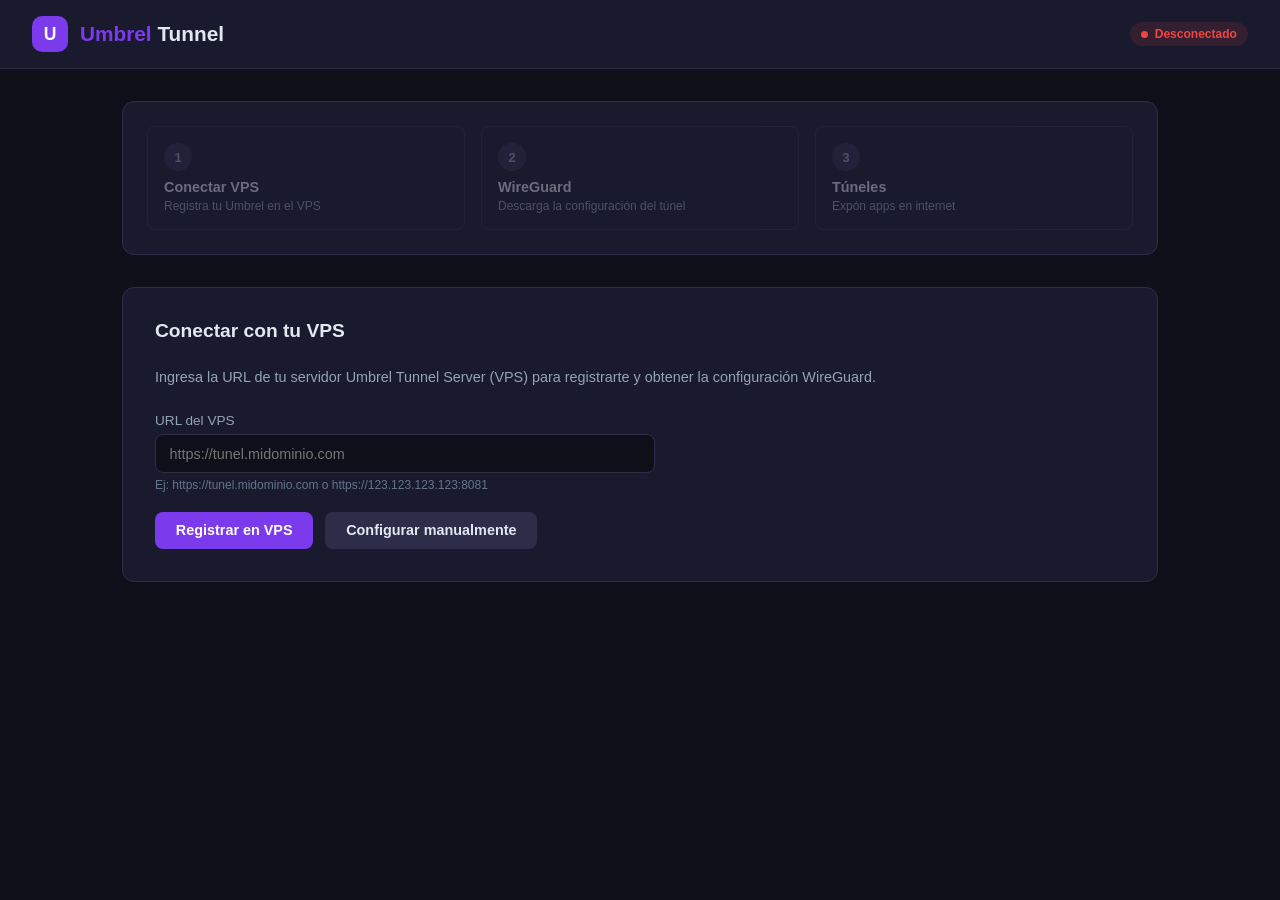
==== albercoin-store-umbrel-tunnel/web/index.html @ b6c0b1e9 "Fix app ID: prefix with store ID (albercoin-store-), remove template app" ====
<!DOCTYPE html>
<html lang="es">
<head>
<meta charset="UTF-8">
<meta name="viewport" content="width=device-width, initial-scale=1.0">
<title>Umbrel Tunnel</title>
<style>
:root {
  --bg: #0f0f1a;
  --card: #1a1a2e;
  --accent: #7c3aed;
  --accent-hover: #6d28d9;
  --accent-soft: rgba(124,58,237,0.12);
  --text: #e2e8f0;
  --text-muted: #94a3b8;
  --text-dim: #64748b;
  --danger: #ef4444;
  --success: #22c55e;
  --warning: #f59e0b;
  --border: #2d2d4a;
  --radius: 12px;
  --radius-sm: 8px;
}
* { margin: 0; padding: 0; box-sizing: border-box; }
body {
  font-family: -apple-system, BlinkMacSystemFont, 'Segoe UI', Roboto, sans-serif;
  background: var(--bg);
  color: var(--text);
  min-height: 100vh;
}
header {
  background: var(--card);
  border-bottom: 1px solid var(--border);
  padding: 1rem 2rem;
  display: flex;
  align-items: center;
  justify-content: space-between;
  position: sticky;
  top: 0;
  z-index: 50;
}
.logo { display: flex; align-items: center; gap: 0.75rem; }
.logo-icon {
  width: 36px; height: 36px;
  background: var(--accent);
  border-radius: 10px;
  display: flex; align-items: center; justify-content: center;
  font-size: 1.1rem; font-weight: 800; color: white;
}
.logo h1 { font-size: 1.3rem; font-weight: 700; }
.logo h1 span { color: var(--accent); }
.badge {
  display: inline-flex; align-items: center; gap: 0.4rem;
  padding: 0.3rem 0.7rem; border-radius: 999px;
  font-size: 0.75rem; font-weight: 600;
}
.badge-dot { width: 7px; height: 7px; border-radius: 50%; display: inline-block; }
.badge.online { background: rgba(34,197,94,0.12); color: var(--success); }
.badge.online .badge-dot { background: var(--success); box-shadow: 0 0 5px var(--success); }
.badge.offline { background: rgba(239,68,68,0.12); color: var(--danger); }
.badge.offline .badge-dot { background: var(--danger); }
.badge.pending { background: rgba(245,158,11,0.12); color: var(--warning); }
.badge.pending .badge-dot { background: var(--warning); }

main { max-width: 1100px; margin: 0 auto; padding: 2rem; }

/* Steps indicator */
.steps {
  display: flex; gap: 1rem;
  background: var(--card);
  border: 1px solid var(--border);
  border-radius: var(--radius);
  padding: 1.5rem;
  margin-bottom: 2rem;
}
.step { flex: 1; padding: 1rem; border-radius: var(--radius-sm); border: 1px solid var(--border); opacity: 0.4; transition: all 0.3s; }
.step.active { opacity: 1; border-color: var(--accent); background: var(--accent-soft); }
.step.done { opacity: 0.8; border-color: var(--success); background: rgba(34,197,94,0.06); }
.step-num { width: 28px; height: 28px; border-radius: 50%; display: flex; align-items: center; justify-content: center; font-size: 0.8rem; font-weight: 700; background: var(--border); color: var(--text-muted); margin-bottom: 0.5rem; }
.step.active .step-num { background: var(--accent); color: white; }
.step.done .step-num { background: var(--success); color: white; }
.step h3 { font-size: 0.9rem; margin-bottom: 0.25rem; }
.step p { font-size: 0.75rem; color: var(--text-muted); }

.section { display: none; background: var(--card); border: 1px solid var(--border); border-radius: var(--radius); padding: 2rem; }
.section.active { display: block; }
.section h2 { font-size: 1.2rem; margin-bottom: 1.5rem; }
.section p { color: var(--text-muted); font-size: 0.9rem; line-height: 1.6; }

.form-group { margin-bottom: 1.25rem; }
.form-group label { display: block; margin-bottom: 0.4rem; font-size: 0.85rem; color: var(--text-muted); font-weight: 500; }
.form-group input, .form-group textarea {
  width: 100%; padding: 0.65rem 0.85rem;
  background: var(--bg); border: 1px solid var(--border);
  border-radius: var(--radius-sm); color: var(--text);
  font-size: 0.9rem; transition: border-color 0.2s;
}
.form-group input:focus, .form-group textarea:focus { outline: none; border-color: var(--accent); }
.form-group textarea { font-family: 'SF Mono', 'Fira Code', monospace; font-size: 0.8rem; min-height: 200px; resize: vertical; }
.form-hint { font-size: 0.75rem; color: var(--text-dim); margin-top: 0.3rem; }

.btn {
  display: inline-flex; align-items: center; gap: 0.5rem;
  padding: 0.65rem 1.3rem; border: none; border-radius: var(--radius-sm);
  font-size: 0.9rem; font-weight: 600; cursor: pointer; transition: all 0.2s;
}
.btn-primary { background: var(--accent); color: white; }
.btn-primary:hover { background: var(--accent-hover); }
.btn-secondary { background: var(--border); color: var(--text); }
.btn-secondary:hover { opacity: 0.85; }
.btn-danger { background: var(--danger); color: white; }
.btn-danger:hover { opacity: 0.9; }
.btn-sm { padding: 0.4rem 0.8rem; font-size: 0.8rem; }
.btn:disabled { opacity: 0.5; cursor: not-allowed; }

.key-box {
  background: var(--bg); border: 1px solid var(--border);
  border-radius: var(--radius-sm); padding: 1rem;
  font-family: 'SF Mono', 'Fira Code', monospace;
  font-size: 0.8rem; word-break: break-all; margin: 0.75rem 0;
}
.key-box .lbl { color: var(--text-dim); font-size: 0.7rem; text-transform: uppercase; letter-spacing: 0.05em; margin-bottom: 0.3rem; }
.key-box .val { color: var(--accent); }

.config-box {
  background: #0a0a14; border: 1px solid var(--border);
  border-radius: var(--radius-sm); padding: 1.25rem;
  font-family: 'SF Mono', 'Fira Code', monospace;
  font-size: 0.78rem; line-height: 1.5;
  white-space: pre-wrap; word-break: break-all;
  max-height: 320px; overflow-y: auto;
  margin: 0.75rem 0; color: var(--text);
}
.action-bar { display: flex; gap: 0.5rem; margin: 0.5rem 0 1rem; flex-wrap: wrap; }

.tunnel-list { margin-top: 1rem; }
.tunnel-item {
  display: flex; align-items: center; justify-content: space-between;
  padding: 1rem 1.25rem; border: 1px solid var(--border);
  border-radius: var(--radius-sm); margin-bottom: 0.75rem;
  transition: border-color 0.2s;
}
.tunnel-item:hover { border-color: var(--accent); }
.tunnel-info h4 { font-size: 0.95rem; font-weight: 600; margin-bottom: 0.2rem; }
.tunnel-meta { font-size: 0.8rem; color: var(--text-muted); }
.tunnel-meta span { margin-right: 1rem; }
.tunnel-url {
  display: inline-block; background: var(--accent-soft);
  color: var(--accent); padding: 0.2rem 0.6rem; border-radius: 4px;
  font-family: 'SF Mono', 'Fira Code', monospace; font-size: 0.8rem;
  text-decoration: none;
}
.tunnel-url:hover { text-decoration: underline; }
.tunnel-actions { display: flex; gap: 0.5rem; align-items: center; }

.add-bar {
  display: flex; gap: 0.75rem; align-items: center;
  padding: 1rem 1.25rem; border: 2px dashed var(--border);
  border-radius: var(--radius-sm); margin-top: 1rem;
  cursor: pointer; transition: all 0.2s; color: var(--text-muted);
}
.add-bar:hover { border-color: var(--accent); color: var(--accent); }

.modal-overlay {
  display: none; position: fixed; top: 0; left: 0; right: 0; bottom: 0;
  background: rgba(0,0,0,0.65); align-items: center; justify-content: center; z-index: 200;
}
.modal-overlay.open { display: flex; }
.modal { background: var(--card); border: 1px solid var(--border); border-radius: 16px; padding: 2rem; width: 90%; max-width: 500px; }
.modal h3 { font-size: 1.1rem; margin-bottom: 1.5rem; }
.modal-actions { display: flex; gap: 0.75rem; justify-content: flex-end; margin-top: 1.5rem; }

.empty-state { text-align: center; padding: 3rem 1rem; color: var(--text-muted); }
.empty-state .icon { font-size: 2.5rem; margin-bottom: 1rem; opacity: 0.3; }
.empty-state p { margin-bottom: 0.5rem; }

.toast-container { position: fixed; bottom: 2rem; right: 2rem; z-index: 300; display: flex; flex-direction: column; gap: 0.5rem; }
.toast {
  background: var(--card); border: 1px solid var(--border);
  border-radius: var(--radius-sm); padding: 0.8rem 1.2rem;
  font-size: 0.85rem; box-shadow: 0 4px 24px rgba(0,0,0,0.5);
  animation: slideIn 0.3s ease; max-width: 400px;
}
.toast.success { border-left: 3px solid var(--success); }
.toast.error { border-left: 3px solid var(--danger); }
.toast.info { border-left: 3px solid var(--accent); }
@keyframes slideIn { from { transform: translateX(100%); opacity: 0; } to { transform: translateX(0); opacity: 1; } }

.spinner { display: inline-block; width: 16px; height: 16px; border: 2px solid var(--border); border-top-color: var(--accent); border-radius: 50%; animation: spin 0.6s linear infinite; }
@keyframes spin { to { transform: rotate(360deg); } }

@media (max-width: 768px) {
  main { padding: 1rem; }
  header { padding: 0.75rem 1rem; }
  .steps { flex-direction: column; gap: 0.5rem; }
  .tunnel-item { flex-direction: column; align-items: flex-start; gap: 0.75rem; }
  .tunnel-actions { align-self: flex-end; }
}
</style>
</head>
<body>

<header>
  <div class="logo">
    <div class="logo-icon">U</div>
    <h1><span>Umbrel</span> Tunnel</h1>
  </div>
  <span class="badge offline" id="connBadge">
    <span class="badge-dot"></span>
    <span id="connText">Desconectado</span>
  </span>
</header>

<main>
  <!-- Steps -->
  <div class="steps">
    <div class="step" id="st1"><div class="step-num">1</div><h3>Conectar VPS</h3><p>Registra tu Umbrel en el VPS</p></div>
    <div class="step" id="st2"><div class="step-num">2</div><h3>WireGuard</h3><p>Descarga la configuración del túnel</p></div>
    <div class="step" id="st3"><div class="step-num">3</div><h3>Túneles</h3><p>Expón apps en internet</p></div>
  </div>

  <!-- Step 1: VPS Registration -->
  <div class="section active" id="sec1">
    <h2>Conectar con tu VPS</h2>
    <p>Ingresa la URL de tu servidor Umbrel Tunnel Server (VPS) para registrarte y obtener la configuración WireGuard.</p>

    <div style="margin-top:1.5rem;max-width:500px">
      <div class="form-group">
        <label>URL del VPS</label>
        <input type="url" id="vpsUrl" placeholder="https://tunel.midominio.com">
        <div class="form-hint">Ej: https://tunel.midominio.com o https://123.123.123.123:8081</div>
      </div>
      <div id="keyArea" style="display:none">
        <p style="margin-bottom:0.5rem;color:var(--text-muted)">Tu clave pública (se genera automáticamente):</p>
        <div class="key-box"><div class="lbl">Clave Pública WireGuard</div><div class="val" id="pubKeyDisplay">Generando...</div></div>
      </div>
      <div style="display:flex;gap:0.75rem;flex-wrap:wrap">
        <button class="btn btn-primary" onclick="vpsRegister()">Registrar en VPS</button>
        <button class="btn btn-secondary" onclick="manualToggle()">Configurar manualmente</button>
      </div>
    </div>

    <div id="manualArea" style="display:none;margin-top:2rem;border-top:1px solid var(--border);padding-top:2rem">
      <h3 style="margin-bottom:1rem">Configuración Manual WireGuard</h3>
      <p style="margin-bottom:1rem">Si ya tienes un archivo .conf de WireGuard de tu VPS, pégalo aquí:</p>
      <div class="form-group">
        <textarea id="manualConf" placeholder="# Configuración WireGuard
[Interface]
PrivateKey = ...
Address = ...

[Peer]
PublicKey = ...
Endpoint = ...
AllowedIPs = ..."></textarea>
      </div>
      <button class="btn btn-primary" onclick="applyManual()">Aplicar y Conectar</button>
    </div>
  </div>

  <!-- Step 2: WireGuard Config -->
  <div class="section" id="sec2">
    <h2>Configuración WireGuard</h2>
    <p style="margin-bottom:1rem">Conexión establecida con el VPS. Aquí tienes tu configuración WireGuard. Puedes copiarla o descargarla como respaldo.</p>

    <div class="config-box" id="wgConfigBox">Cargando...</div>
    <div class="action-bar">
      <button class="btn btn-sm btn-secondary" onclick="copyConfig()">Copiar</button>
      <button class="btn btn-sm btn-secondary" onclick="downloadConfig()">Descargar .conf</button>
      <button class="btn btn-sm btn-primary" onclick="checkVPS()">Verificar conexión</button>
    </div>
    <div id="checkResult" style="display:none;margin-top:1rem;padding:1rem;border-radius:var(--radius-sm);background:rgba(34,197,94,0.08);border:1px solid var(--success)">
      ✓ Conexión con VPS verificada
    </div>
    <div style="margin-top:1.5rem">
      <button class="btn btn-primary" onclick="goStep(3)">Continuar →</button>
    </div>
  </div>

  <!-- Step 3: Tunnels -->
  <div class="section" id="sec3">
    <div style="display:flex;justify-content:space-between;align-items:center;margin-bottom:1.5rem">
      <h2 style="margin:0">Túneles Activos</h2>
      <button class="btn btn-primary btn-sm" onclick="openModal()">+ Nuevo Túnel</button>
    </div>
    <div id="tunContainer">
      <div class="empty-state">
        <div class="icon">🌐</div>
        <p>No hay túneles configurados</p>
        <p style="font-size:0.8rem">Crea un túnel para exponer una app en clearnet</p>
        <button class="btn btn-primary btn-sm" style="margin-top:1rem" onclick="openModal()">+ Crear primer túnel</button>
      </div>
    </div>
    <div style="margin-top:2rem;border-top:1px solid var(--border);padding-top:1.5rem">
      <p style="font-size:0.85rem;color:var(--text-dim);line-height:1.6">
        Cada túnel expone una app de tu Umbrel en internet a través de un subdominio con HTTPS.
        El tráfico viaja por WireGuard hasta tu VPS, que actúa como proxy reverso.
        No necesitas abrir puertos en tu router ni tener IP pública.
      </p>
    </div>
  </div>
</main>

<div class="modal-overlay" id="tunModal">
  <div class="modal">
    <h3>Nuevo Túnel</h3>
    <div class="form-group">
      <label>Nombre de la App</label>
      <input type="text" id="tunName" placeholder="ej: Nextcloud, Plex, Home Assistant">
      <div class="form-hint">Se usará para el subdominio: <strong>miapp.tudominio.com</strong></div>
    </div>
    <div class="form-group">
      <label>Puerto de la App en Umbrel</label>
      <input type="number" id="tunPort" placeholder="ej: 443">
      <div class="form-hint">Puerto donde corre la app (ej: 443 para HTTPS, 80 para HTTP)</div>
    </div>
    <div class="form-group" style="background:var(--accent-soft);padding:0.75rem;border-radius:var(--radius-sm)">
      <label style="color:var(--accent);font-size:0.8rem">Host local (automático)</label>
      <code style="color:var(--text);font-size:0.9rem">umbrel.local</code>
      <div class="form-hint">Se usará <strong>umbrel.local</strong> como host de forma automática</div>
    </div>
    <div class="modal-actions">
      <button class="btn btn-secondary" onclick="closeModal()">Cancelar</button>
      <button class="btn btn-primary" onclick="createTunnel()">Crear Túnel</button>
    </div>
  </div>
</div>

<div class="toast-container" id="toastBox"></div>

<script>
const API = '/api';
let wgConfig = '';
let step = 1;
let vpsRegistered = false;

async function apiFetch(path, opts) {
  opts = opts || {};
  const h = { 'Content-Type': 'application/json', ...(opts.headers || {}) };
  const r = await fetch(API + path, { headers: h, ...opts });
  if (!r.ok) {
    const e = await r.json().catch(() => ({ error: r.statusText }));
    throw new Error(e.error || 'Error ' + r.status);
  }
  return r.json();
}

function toast(msg, type) {
  type = type || 'success';
  const c = document.getElementById('toastBox');
  const e = document.createElement('div');
  e.className = 'toast ' + type;
  e.textContent = msg;
  c.appendChild(e);
  setTimeout(() => { e.style.opacity = '0'; e.style.transition = 'opacity 0.3s'; setTimeout(() => e.remove(), 300); }, 4000);
}

function disableBtn(btn) { if(btn) { btn.disabled = true; btn.innerHTML = '<span class="spinner"></span>'; } }
function enableBtn(btn, txt) { if(btn) { btn.disabled = false; btn.innerHTML = txt; } }

function renderSteps() {
  for(let i = 1; i <= 3; i++) {
    const st = document.getElementById('st' + i);
    const se = document.getElementById('sec' + i);
    st.className = 'step';
    se.className = 'section';
    if(i === step) { st.classList.add('active'); se.classList.add('active'); }
    else if(i < step) { st.classList.add('done'); }
  }
}

function goStep(n) { step = n; renderSteps(); if(n === 2) loadConfig(); if(n === 3) loadTunnels(); }

// === STEP 1 ===

async function init() {
  try {
    const st = await apiFetch('/setup');
    if(st.wireguardConfigured) {
      const c = await apiFetch('/wg/config');
      wgConfig = c.config || '';
    }
    if(st.wireguardConnected && st.vpsRegistered) { step = 3; vpsRegistered = true; }
    else if(st.wireguardConfigured) step = 2;
    try {
      const k = await apiFetch('/wg/key');
      document.getElementById('pubKeyDisplay').textContent = k.publicKey;
      document.getElementById('keyArea').style.display = 'block';
    } catch(e) {}
    renderSteps();
    if(step === 3) loadTunnels();
    if(step === 2) loadConfig();
  } catch(e) { console.error(e); }
  updateStatus();
}

async function vpsRegister() {
  const url = document.getElementById('vpsUrl').value.trim();
  if(!url) { toast('Ingresa la URL del VPS', 'error'); return; }
  const btn = document.querySelector('#sec1 .btn-primary');
  const orig = btn.innerHTML;
  disableBtn(btn);
  try {
    const r = await apiFetch('/vps/register', { method: 'POST', body: JSON.stringify({ serverUrl: url }) });
    wgConfig = r.configContent || '';
    vpsRegistered = true;
    toast('Registrado en el VPS exitosamente');
    step = 2;
    renderSteps();
    loadConfig();
  } catch(e) { toast('Error: ' + e.message, 'error'); }
  finally { enableBtn(btn, orig); }
}

let manualVisible = false;
function manualToggle() {
  manualVisible = !manualVisible;
  document.getElementById('manualArea').style.display = manualVisible ? 'block' : 'none';
}

async function applyManual() {
  const conf = document.getElementById('manualConf').value.trim();
  if(!conf) { toast('Pega la configuración WireGuard', 'error'); return; }
  const btn = document.querySelector('#manualArea .btn-primary');
  const orig = btn.innerHTML;
  disableBtn(btn);
  try {
    await apiFetch('/wg/connect', { method: 'POST', body: JSON.stringify({ config: conf }) });
    wgConfig = conf;
    toast('WireGuard conectado');
    step = 2;
    renderSteps();
    loadConfig();
  } catch(e) { toast('Error: ' + e.message, 'error'); }
  finally { enableBtn(btn, orig); }
}

// === STEP 2 ===

async function loadConfig() {
  try {
    const d = await apiFetch('/wg/config');
    document.getElementById('wgConfigBox').textContent = d.config || wgConfig || 'No disponible';
    if(d.config) wgConfig = d.config;
  } catch(e) {
    document.getElementById('wgConfigBox').textContent = wgConfig || 'No disponible';
  }
}

function copyConfig() {
  if(!wgConfig) { toast('No hay configuración', 'error'); return; }
  navigator.clipboard.writeText(wgConfig).then(() => toast('Configuración copiada'));
}

function downloadConfig() {
  if(!wgConfig) { toast('No hay configuración', 'error'); return; }
  const b = new Blob([wgConfig], { type: 'text/plain' });
  const u = URL.createObjectURL(b);
  const a = document.createElement('a');
  a.href = u; a.download = 'umbreltunnel-wg.conf'; a.click();
  URL.revokeObjectURL(u);
  toast('Archivo descargado');
}

async function checkVPS() {
  const btn = event.target;
  const orig = btn.innerHTML;
  disableBtn(btn);
  try {
    await apiFetch('/vps/check');
    document.getElementById('checkResult').style.display = 'block';
    toast('Conexión VPS verificada');
  } catch(e) { toast('Error: ' + e.message, 'error'); }
  finally { enableBtn(btn, orig); }
}

// === STEP 3: Tunnels ===

function openModal() {
  document.getElementById('tunModal').classList.add('open');
  document.getElementById('tunName').value = '';
  document.getElementById('tunPort').value = '';
  setTimeout(() => document.getElementById('tunName').focus(), 100);
}
function closeModal() { document.getElementById('tunModal').classList.remove('open'); }

async function createTunnel() {
  const name = document.getElementById('tunName').value.trim();
  const port = parseInt(document.getElementById('tunPort').value);
  if(!name) { toast('Nombre requerido', 'error'); return; }
  if(!port || port < 1 || port > 65535) { toast('Puerto inválido', 'error'); return; }
  try {
    await apiFetch('/tunnels', { method: 'POST', body: JSON.stringify({ name, localPort: port }) });
    toast('Túnel creado');
    closeModal();
    loadTunnels();
  } catch(e) { toast('Error: ' + e.message, 'error'); }
}

async function delTunnel(id, name) {
  if(!confirm('¿Eliminar "' + name + '"?')) return;
  try {
    await apiFetch('/tunnels/' + id, { method: 'DELETE' });
    toast('Túnel eliminado');
    loadTunnels();
  } catch(e) { toast('Error: ' + e.message, 'error'); }
}

async function loadTunnels() {
  try {
    const list = await apiFetch('/tunnels');
    const c = document.getElementById('tunContainer');
    if(!list.length) {
      c.innerHTML = '<div class="empty-state"><div class="icon">🌐</div><p>No hay túneles</p><p style="font-size:0.8rem">Crea un túnel para exponer una app</p><button class="btn btn-primary btn-sm" style="margin-top:1rem" onclick="openModal()">+ Crear túnel</button></div>';
      return;
    }
    let html = '<div class="tunnel-list">';
    for(const t of list) {
      html += '<div class="tunnel-item">' +
        '<div class="tunnel-info"><h4>' + esc(t.name) + '</h4>' +
        '<div class="tunnel-meta"><span>🖥️ umbrel.local:' + t.localPort + '</span>' +
        '<span>🔗 <a class="tunnel-url" href="' + esc(t.publicUrl) + '" target="_blank">' + esc(t.publicUrl) + '</a></span></div></div>' +
        '<div class="tunnel-actions">' +
        '<button class="btn btn-sm btn-secondary" onclick="navigator.clipboard.writeText(\'' + esc(t.publicUrl) + '\');toast(\'URL copiada\')">Copiar URL</button>' +
        '<button class="btn btn-sm btn-danger" onclick="delTunnel(\'' + esc(t.id) + '\',\'' + esc(t.name) + '\')">Eliminar</button></div></div>';
    }
    html += '<div class="add-bar" onclick="openModal()"><span style="font-size:1.2rem">+</span><span>Añadir otro túnel</span></div></div>';
    c.innerHTML = html;
  } catch(e) { console.error(e); }
}

function esc(s) { if(!s) return ''; var d = document.createElement('div'); d.textContent = s; return d.innerHTML; }

// === Status ===
async function updateStatus() {
  try {
    const s = await apiFetch('/status');
    const b = document.getElementById('connBadge');
    const t = document.getElementById('connText');
    if(s.wgConnected) { b.className = 'badge online'; t.textContent = 'WireGuard Conectado'; }
    else if(s.hasConfig) { b.className = 'badge pending'; t.textContent = 'Config listo, desconectado'; }
    else { b.className = 'badge offline'; t.textContent = 'Sin configurar'; }
  } catch(e) {}
}

document.addEventListener('keydown', function(e) {
  if(e.key === 'Escape') closeModal();
  if(e.key === 'Enter' && document.getElementById('tunModal').classList.contains('open')) createTunnel();
});

init();
setInterval(updateStatus, 10000);
</script>
</body>
</html>
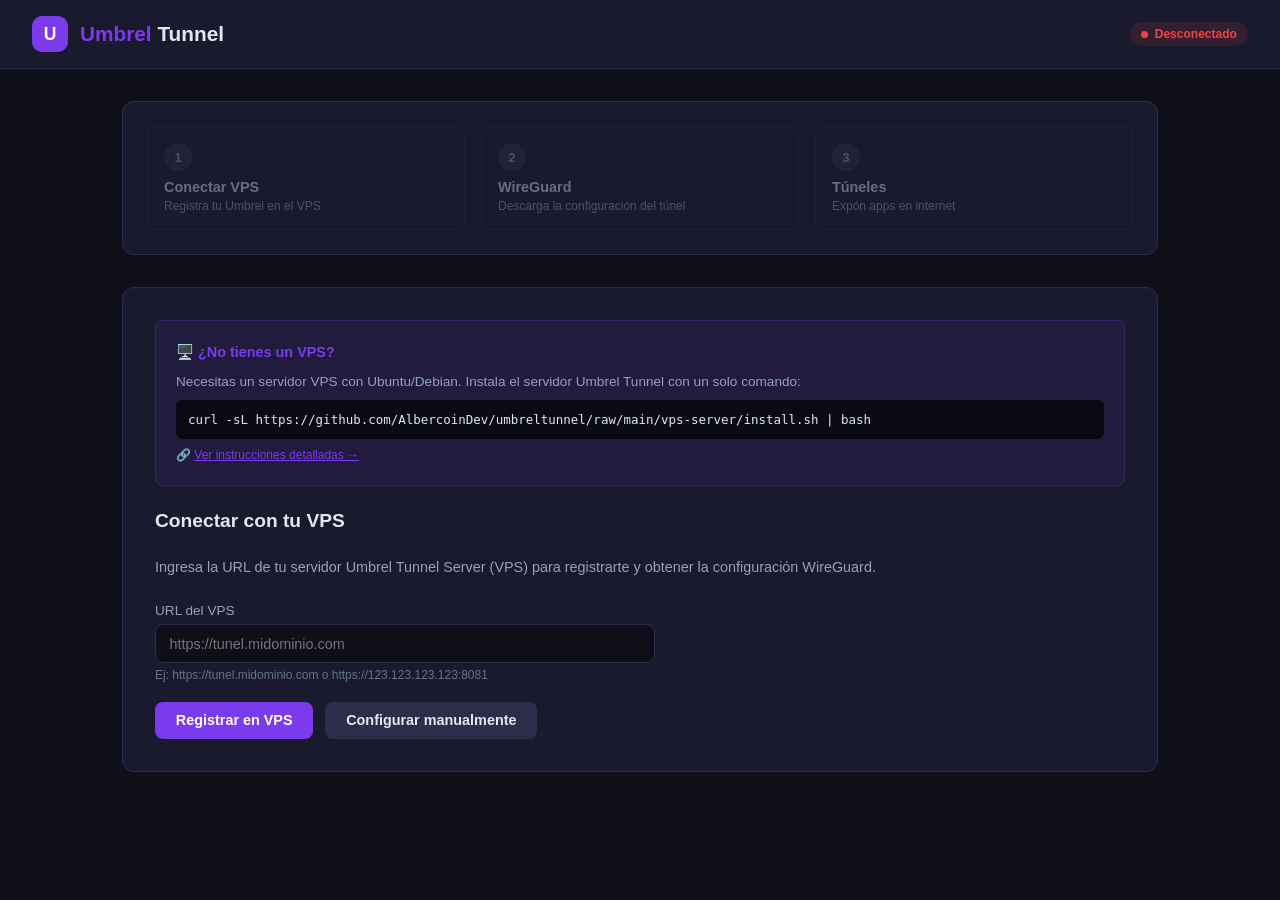
==== commit 3403cff6: "Fix WireGuard setup: add iptables/iproute2, persist keys, fix clientIP extraction, inject private ke" ====
--- a/albercoin-store-umbrel-tunnel/web/index.html
+++ b/albercoin-store-umbrel-tunnel/web/index.html
@@ -221,6 +221,13 @@
 
   <!-- Step 1: VPS Registration -->
   <div class="section active" id="sec1">
+    <div style="background:rgba(124,58,237,0.08);border:1px solid rgba(124,58,237,0.25);border-radius:var(--radius-sm);padding:1.25rem;margin-bottom:1.5rem">
+      <p style="color:var(--accent);font-weight:600;margin-bottom:0.5rem">🖥️ ¿No tienes un VPS?</p>
+      <p style="color:var(--text-muted);font-size:0.85rem;line-height:1.5">Necesitas un servidor VPS con Ubuntu/Debian. Instala el servidor Umbrel Tunnel con un solo comando:</p>
+      <pre style="background:#0a0a14;padding:0.75rem;border-radius:6px;font-size:0.78rem;margin-top:0.5rem;overflow-x:auto;color:#e2e8f0">curl -sL https://github.com/AlbercoinDev/umbreltunnel/raw/main/vps-server/install.sh | bash</pre>
+      <p style="color:var(--text-dim);font-size:0.75rem;margin-top:0.4rem">🔗 <a href="https://github.com/AlbercoinDev/umbreltunnel" target="_blank" style="color:var(--accent)">Ver instrucciones detalladas →</a></p>
+    </div>
+
     <h2>Conectar con tu VPS</h2>
     <p>Ingresa la URL de tu servidor Umbrel Tunnel Server (VPS) para registrarte y obtener la configuración WireGuard.</p>
 
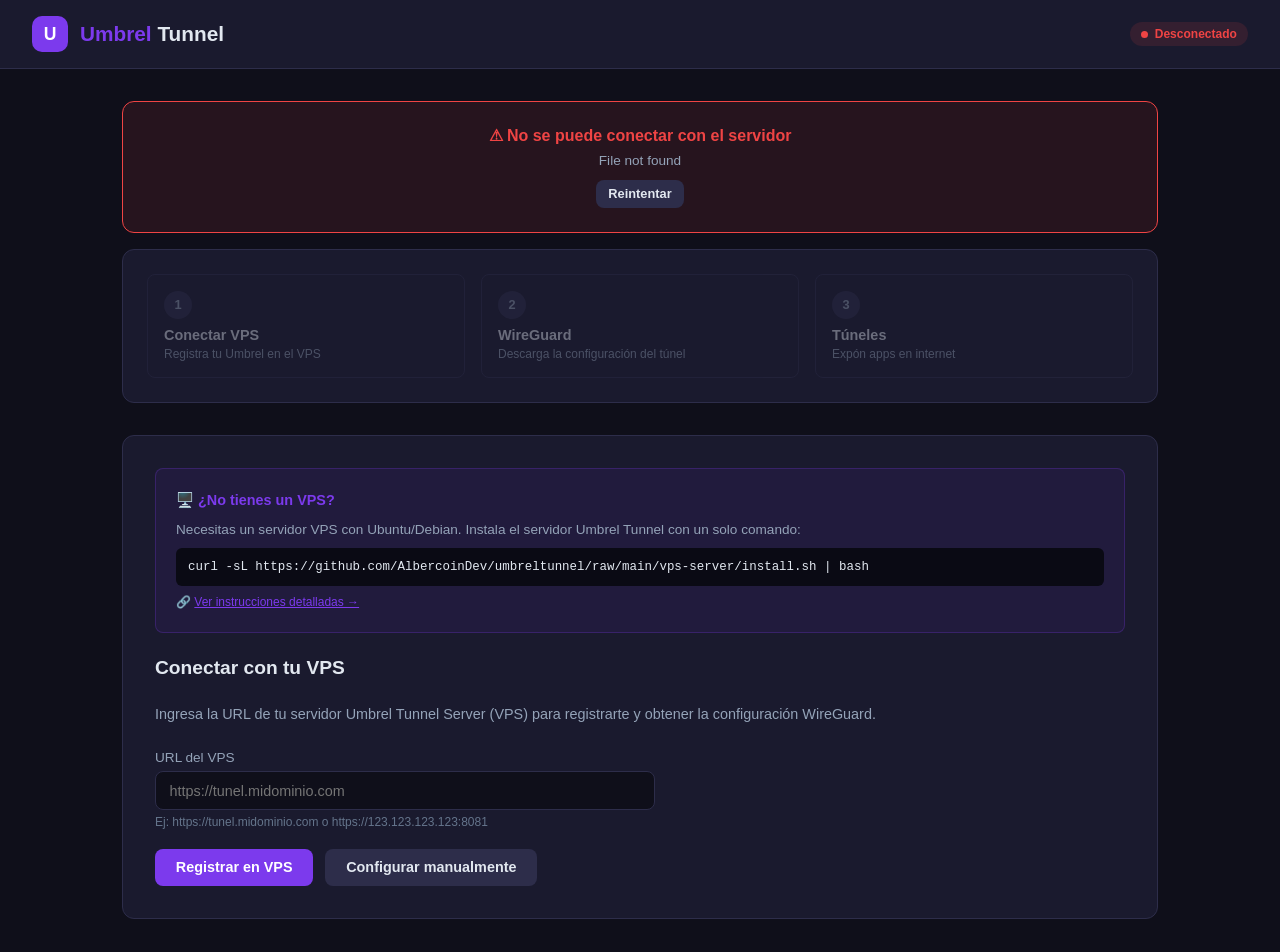
==== commit a6d8b966: "fix: desactivar Basic Auth, persistencia, nil slice, manifest v2, frontend errores" ====
--- a/albercoin-store-umbrel-tunnel/web/index.html
+++ b/albercoin-store-umbrel-tunnel/web/index.html
@@ -212,6 +212,15 @@
 </header>
 
 <main>
+  <div id="loadingMsg" style="text-align:center;padding:1rem;margin-bottom:1rem;background:var(--accent-soft);border-radius:var(--radius);border:1px solid var(--accent);display:none">
+    <span class="spinner" style="width:20px;height:20px;vertical-align:middle;margin-right:0.5rem"></span>
+    <span id="loadingText">Conectando con el servidor...</span>
+  </div>
+  <div id="errorBanner" style="display:none;text-align:center;padding:1.5rem;margin-bottom:1rem;background:rgba(239,68,68,0.1);border-radius:var(--radius);border:1px solid var(--danger)">
+    <p style="color:var(--danger);font-weight:600;margin-bottom:0.5rem">⚠ No se puede conectar con el servidor</p>
+    <p id="errorDetail" style="color:var(--text-muted);font-size:0.85rem;margin-bottom:0.75rem"></p>
+    <button class="btn btn-sm btn-secondary" onclick="retryInit()">Reintentar</button>
+  </div>
   <!-- Steps -->
   <div class="steps">
     <div class="step" id="st1"><div class="step-num">1</div><h3>Conectar VPS</h3><p>Registra tu Umbrel en el VPS</p></div>
@@ -381,8 +390,13 @@
 // === STEP 1 ===
 
 async function init() {
+  const loading = document.getElementById('loadingMsg');
+  const error = document.getElementById('errorBanner');
+  loading.style.display = 'block';
+  error.style.display = 'none';
   try {
     const st = await apiFetch('/setup');
+    loading.style.display = 'none';
     if(st.wireguardConfigured) {
       const c = await apiFetch('/wg/config');
       wgConfig = c.config || '';
@@ -397,8 +411,18 @@
     renderSteps();
     if(step === 3) loadTunnels();
     if(step === 2) loadConfig();
-  } catch(e) { console.error(e); }
+  } catch(e) {
+    loading.style.display = 'none';
+    document.getElementById('errorDetail').textContent = e.message || 'Error de conexión con el servidor';
+    error.style.display = 'block';
+    console.error(e);
+  }
   updateStatus();
+}
+
+function retryInit() {
+  document.getElementById('errorBanner').style.display = 'none';
+  init();
 }
 
 async function vpsRegister() {
